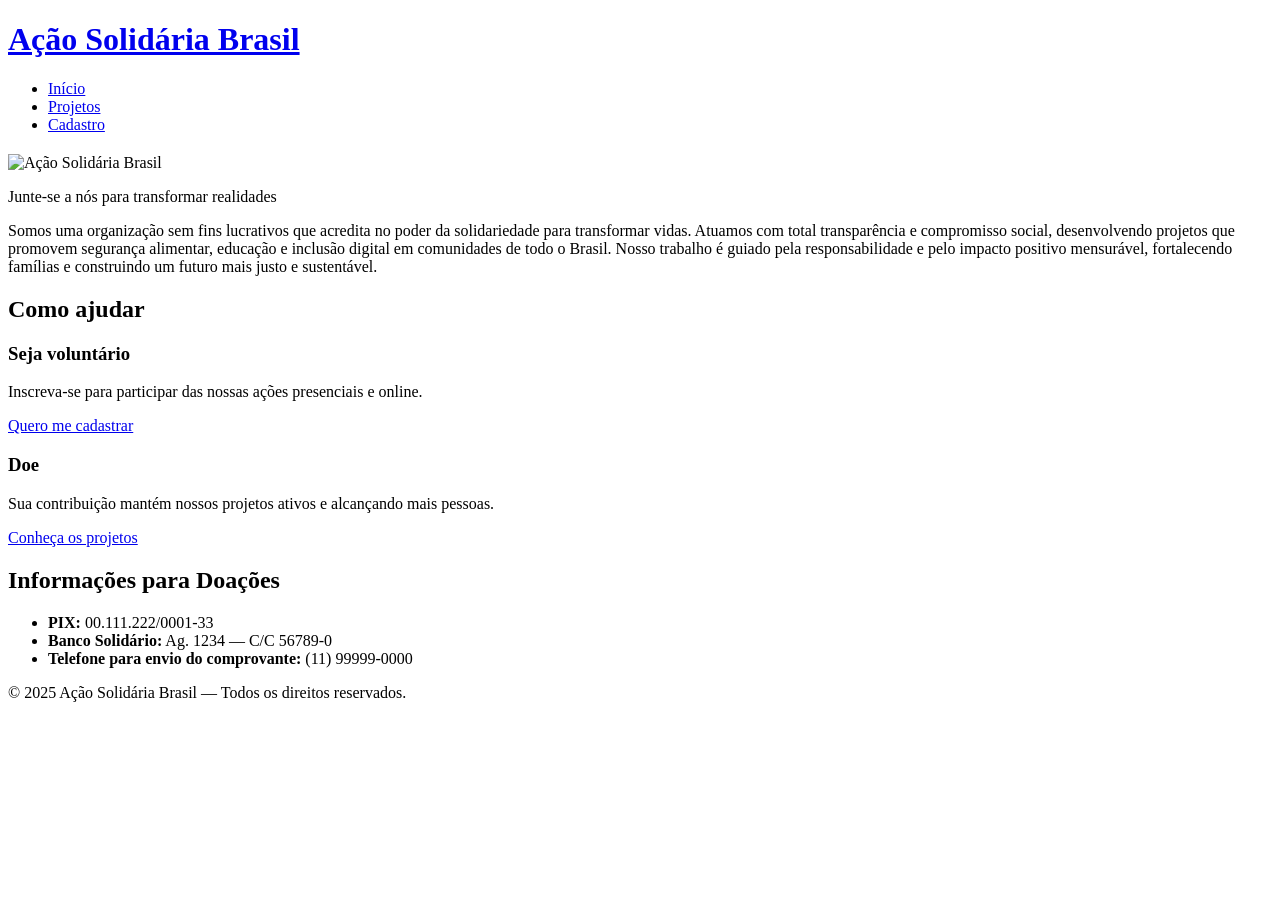
==== index.html @ 3cad3013 "Add files via upload" ====
<!DOCTYPE html>
<html lang="pt-BR">
<head>
<meta charset="utf-8" />
<meta name="viewport" content="width=device-width, initial-scale=1" />
<title>Ação Solidária Brasil</title>
<meta name="description" content="ONG focada em Segurança Alimentar, Educação e Inclusão Digital." />
<link rel="stylesheet" href="css/style.css" />
<script defer src="js/masks.js"></script>

</head>
<body>
<header class="site-header" role="banner">
  <div class="container">
    <h1 class="logo"><a href="index.html" aria-label="Ir para a página inicial">Ação Solidária Brasil</a></h1>
    <nav aria-label="Navegação principal">
      <ul class="menu">
        <li><a href="index.html">Início</a></li>
        <li><a href="projetos.html">Projetos</a></li>
        <li><a href="cadastro.html">Cadastro</a></li>
      </ul>
    </nav>
  </div>
</header>

<div class="top-sub"><span class="subareas"></span></div>
<main id="conteudo" class="container">
  <section id="apresentacao" aria-labelledby="tit-apresentacao">
    <h2 id="tit-apresentacao"></h2>
    
<div class="hero-wrap">
  <div class="hero-card">
    <img src="assets/media/projetos.jpg" alt="Ação Solidária Brasil">
  </div>
</div>
<p class="tagline">Junte-se a nós para transformar realidades</p>


<p>Somos uma organização sem fins lucrativos que acredita no poder da solidariedade para transformar vidas. 
Atuamos com total transparência e compromisso social, desenvolvendo projetos que promovem segurança alimentar, educação e inclusão digital em comunidades de todo o Brasil. 
Nosso trabalho é guiado pela responsabilidade e pelo impacto positivo mensurável, fortalecendo famílias e construindo um futuro mais justo e sustentável.</p>

    <p></p>
  </section>






  <section aria-labelledby="tit-como-ajudar" class="cards">
    <h2 id="tit-como-ajudar">Como ajudar</h2>
    <article class="card">
      <h3>Seja voluntário</h3>
      <p>Inscreva-se para participar das nossas ações presenciais e online.</p>
      <a class="btn" href="cadastro.html">Quero me cadastrar</a>
    </article>
    <article class="card">
      <h3>Doe</h3>
      <p>Sua contribuição mantém nossos projetos ativos e alcançando mais pessoas.</p>
      <a class="btn" href="projetos.html">Conheça os projetos</a>
    </article>
  </section>

<section id="info-doacoes" aria-labelledby="tit-doacoes">
  <h2 id="tit-doacoes">Informações para Doações</h2>
  <ul class="lista-doacoes">
    <li><strong>PIX:</strong> 00.111.222/0001-33</li>
    <li><strong>Banco Solidário:</strong> Ag. 1234 — C/C 56789-0</li>
    <li><strong>Telefone para envio do comprovante:</strong> (11) 99999-0000</li>
  </ul>
</section>

</main>
<footer class="site-footer">
  <div class="container">
    <p>&copy; 2025 Ação Solidária Brasil — Todos os direitos reservados.</p>
  </div>
</footer>

</body>
</html>
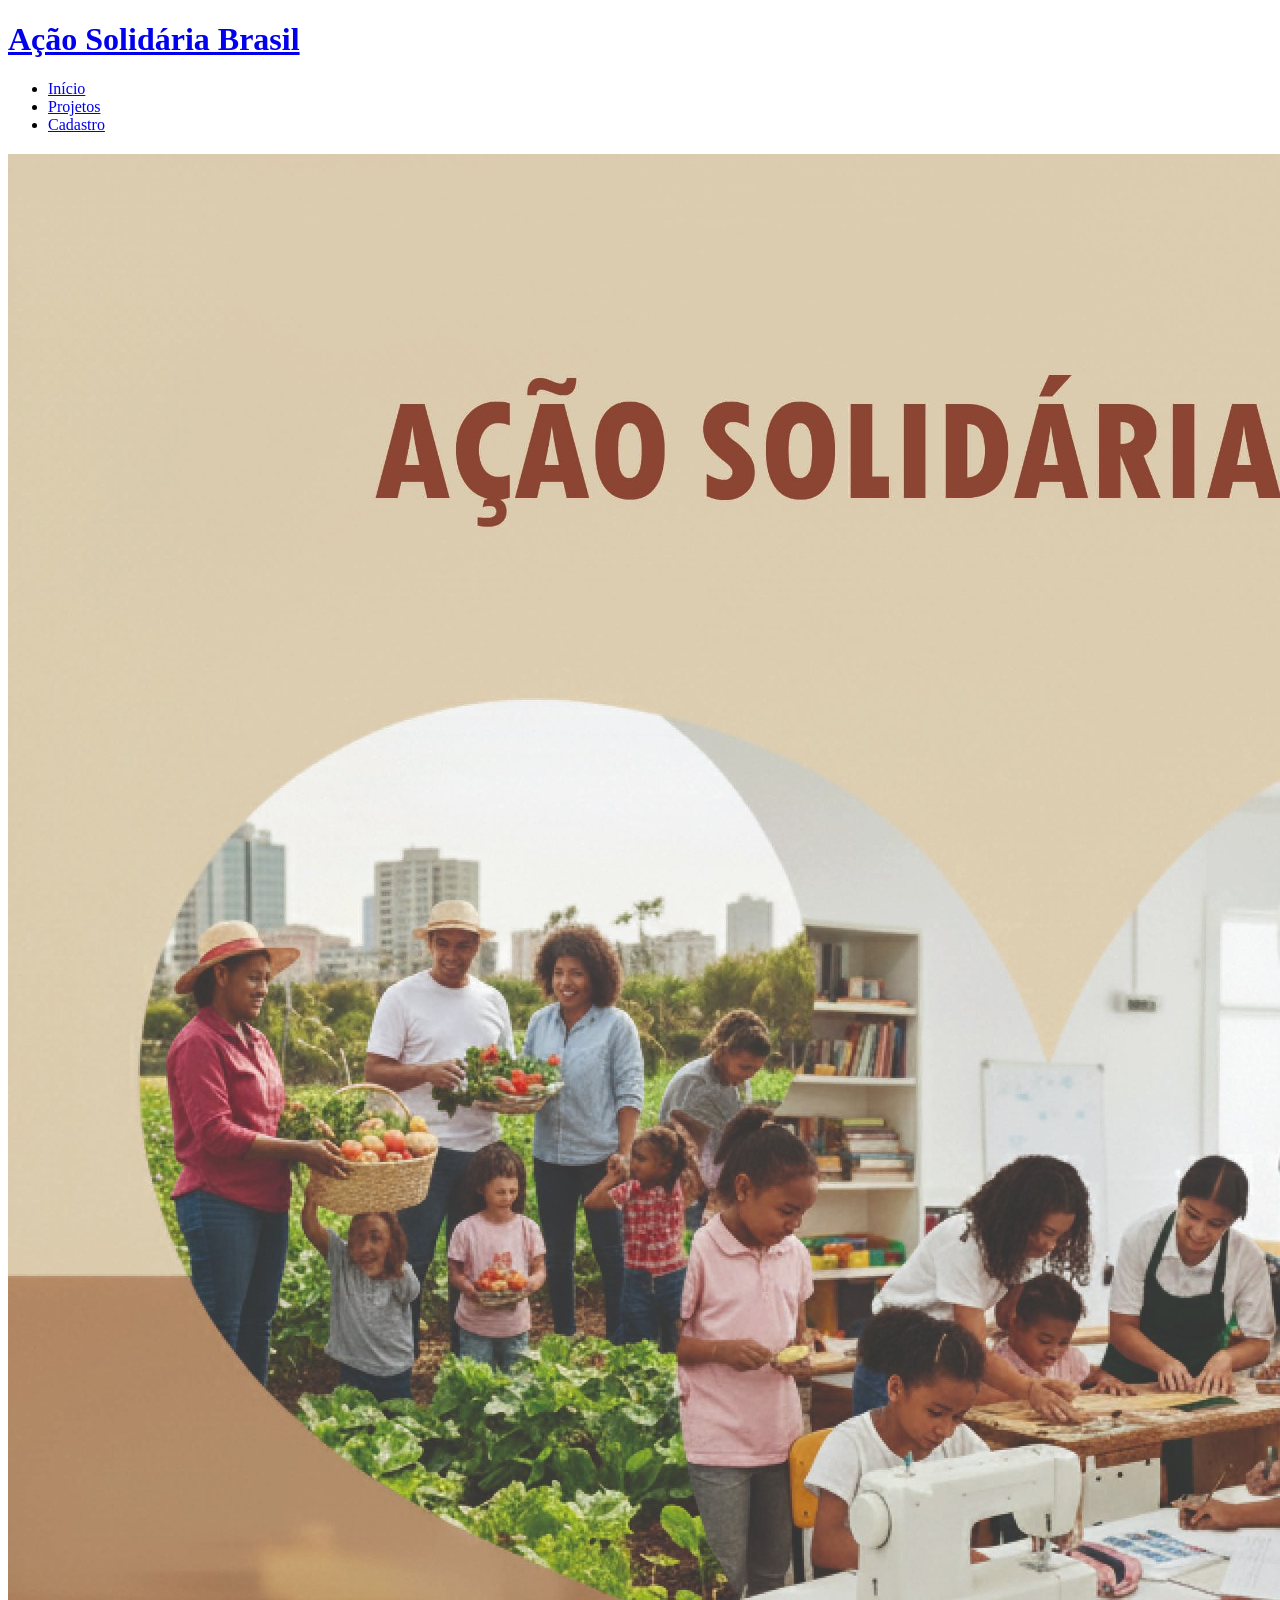
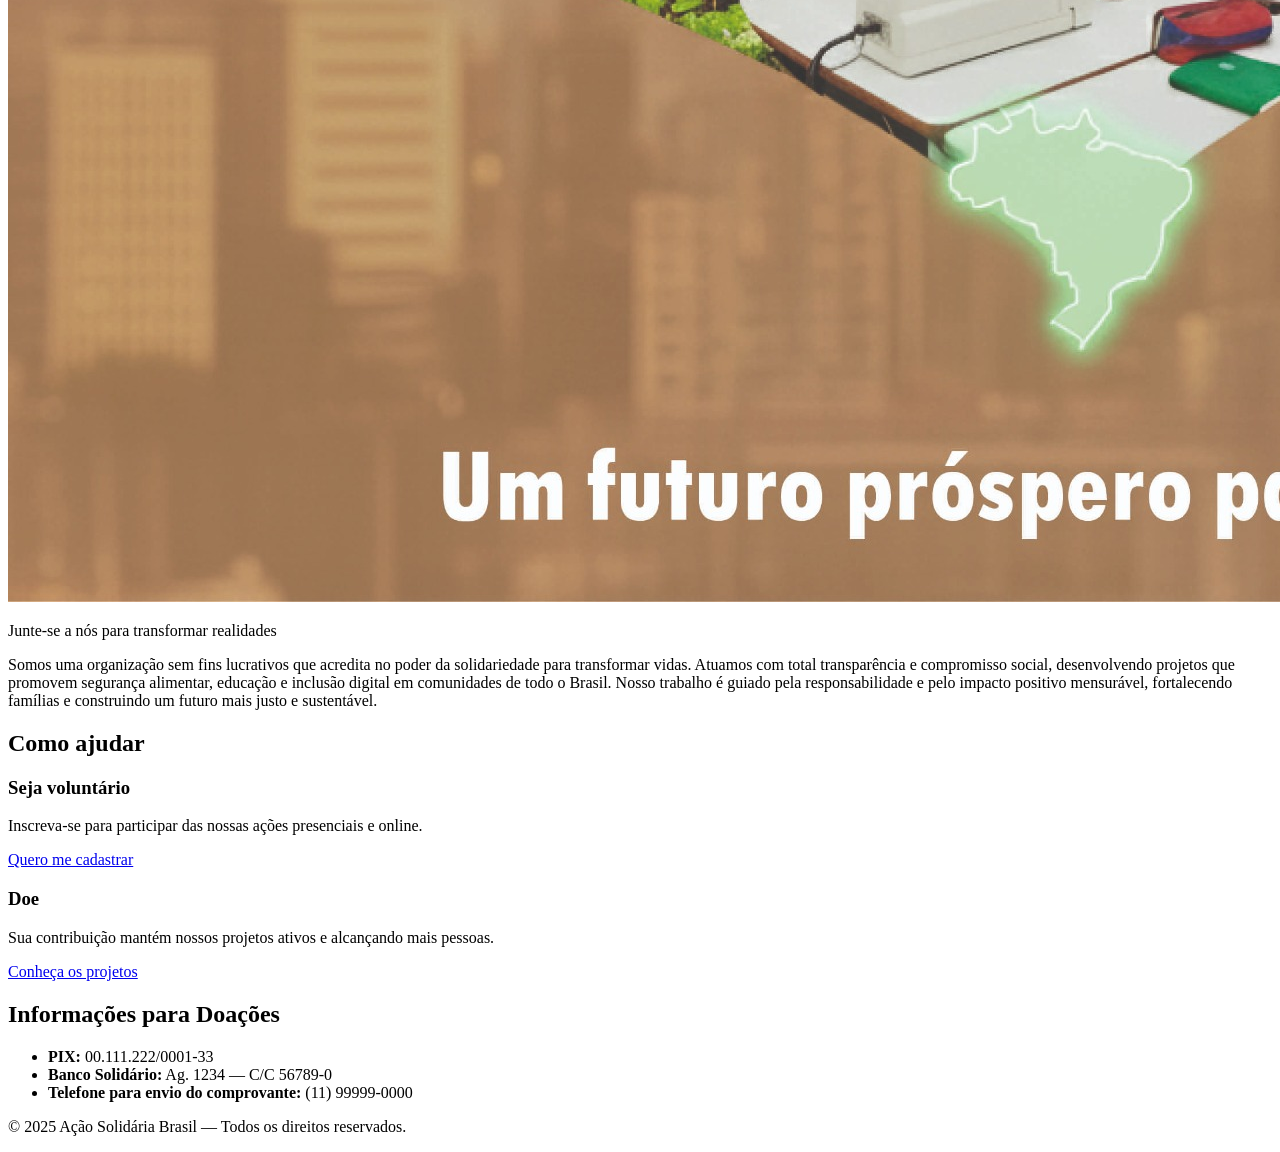
==== commit 9f1b71f6: "Update index.html" ====
--- a/index.html
+++ b/index.html
@@ -30,7 +30,7 @@
     
 <div class="hero-wrap">
   <div class="hero-card">
-    <img src="assets/media/projetos.jpg" alt="Ação Solidária Brasil">
+    <img src="assets/projetos.jpg" alt="Ação Solidária Brasil">
   </div>
 </div>
 <p class="tagline">Junte-se a nós para transformar realidades</p>
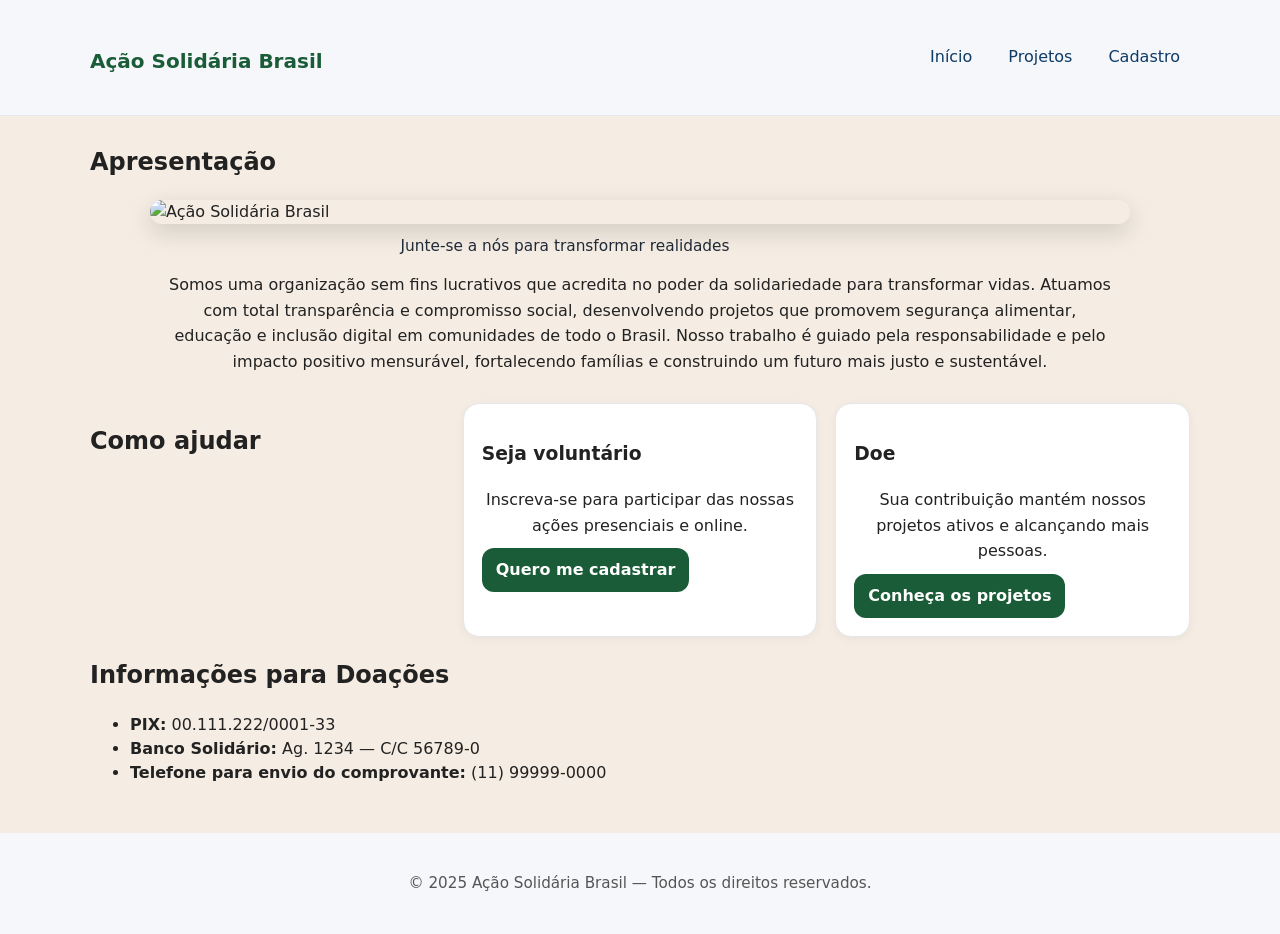
==== commit 69e0597e: "Add files via upload" ====
--- a/index.html
+++ b/index.html
@@ -1,16 +1,16 @@
 <!DOCTYPE html>
 <html lang="pt-BR">
 <head>
-<meta charset="utf-8" />
-<meta name="viewport" content="width=device-width, initial-scale=1" />
+<meta charset="utf-8">
+<meta name="viewport" content="width=device-width, initial-scale=1">
 <title>Ação Solidária Brasil</title>
-<meta name="description" content="ONG focada em Segurança Alimentar, Educação e Inclusão Digital." />
-<link rel="stylesheet" href="css/style.css" />
+<meta name="description" content="ONG focada em Segurança Alimentar, Educação e Inclusão Digital.">
+<link rel="stylesheet" href="css/style.css">
 <script defer src="js/masks.js"></script>
 
 </head>
 <body>
-<header class="site-header" role="banner">
+<header class="site-header">
   <div class="container">
     <h1 class="logo"><a href="index.html" aria-label="Ir para a página inicial">Ação Solidária Brasil</a></h1>
     <nav aria-label="Navegação principal">
@@ -26,11 +26,11 @@
 <div class="top-sub"><span class="subareas"></span></div>
 <main id="conteudo" class="container">
   <section id="apresentacao" aria-labelledby="tit-apresentacao">
-    <h2 id="tit-apresentacao"></h2>
+    <h2 id="tit-apresentacao">Apresentação</h2>
     
 <div class="hero-wrap">
   <div class="hero-card">
-    <img src="assets/projetos.jpg" alt="Ação Solidária Brasil">
+    <img src="assets/media/projetos.jpg" alt="Ação Solidária Brasil">
   </div>
 </div>
 <p class="tagline">Junte-se a nós para transformar realidades</p>
--- a/css/style.css
+++ b/css/style.css
@@ -0,0 +1 @@
+:root{--verde:#1a5c37;--azul:#0d3b66;--cinza:#f5f7fa;--texto:#222}*{box-sizing:border-box}body{margin:0;font-family:system-ui,-apple-system,Segoe UI,Roboto,Ubuntu,'Helvetica Neue',Arial,sans-serif;color:var(--texto);background:#fff;line-height:1.5}a{color:var(--azul);text-decoration:none}.container{width:min(1100px,92%);margin:auto}.site-header{background:var(--cinza);border-bottom:1px solid #e5e7eb}.logo a{color:var(--verde);font-weight:700;font-size:1.25rem}.site-header .container{display:flex;align-items:center;justify-content:space-between;padding:12px 0}.menu{list-style:none;display:flex;gap:16px;margin:0;padding:0}.menu a{padding:8px 10px;border-radius:10px}.menu a:hover{background:#e9eef5}.site-footer{margin-top:48px;background:var(--cinza);padding:24px 0;text-align:center;font-size:.95rem;color:#555}.banner img{width:85%;height:auto;border-radius:15px;box-shadow:0 6px 20px rgba(0, 0, 0, 0.2);display:block;margin:0 auto;object-fit:contain}.cards{display:grid;grid-template-columns:repeat(auto-fit,minmax(240px,1fr));gap:18px;margin-top:28px}.card{background:#fff;border:1px solid #e5e7eb;border-radius:16px;padding:18px;box-shadow:0 2px 10px rgba(0,0,0,.05)}.btn{display:inline-block;padding:10px 14px;border-radius:12px;background:var(--verde);color:#fff;font-weight:600;border:none;cursor:pointer}.btn:hover{filter:brightness(1.05)}.btn.secundario{background:#6b7280}form{margin-top:12px}fieldset{border:1px solid #e5e7eb;border-radius:12px;padding:16px;margin:16px 0;background:#fff}legend{padding:0 8px;color:var(--azul);font-weight:700}.grid{display:grid;gap:16px;grid-template-columns:repeat(auto-fit,minmax(240px,1fr))}.campo{display:flex;flex-direction:column}.campo.full{grid-column:1/-1}label{font-weight:600;margin-bottom:6px}input,select,textarea{padding:10px 12px;border:1px solid #d1d5db;border-radius:10px;font-size:1rem}input:focus,select:focus,textarea:focus{outline:3px solid #c7ece3;border-color:var(--verde)}small{color:#6b7280}.acoes{display:flex;gap:10px;margin-top:8px}.aviso{font-size:.9rem;color:#4b5563}.imagem-rodape{text-align:center;margin-top:30px;padding-bottom:20px}.imagem-rodape img{width:50%;max-width:250px;height:auto;border-radius:10px;opacity:.95;display:inline-block}.galeria-pequena{display:flex;gap:18px;justify-content:center;flex-wrap:wrap;margin-top:20px}.galeria-pequena figure{width:240px;text-align:center;margin:0}.galeria-pequena img{width:100%;height:150px;object-fit:cover;border-radius:10px;box-shadow:0 3px 10px rgba(0,0,0,.1)}.galeria-pequena figcaption{margin-top:6px;font-weight:600;color:#333;font-size:.95rem}#areas-atuacao{margin-top:30px;text-align:center}#areas-atuacao h2{font-size:1.6rem;margin-bottom:20px;color:#2c3e50}.galeria-atuacao{display:flex;gap:22px;justify-content:center;flex-wrap:wrap;margin-top:18px}.galeria-atuacao figure{width:300px;text-align:center;margin:0}.galeria-atuacao img{width:100%;height:auto;object-fit:contain;background:#fff;border:1px solid #e5e7eb;border-radius:10px;box-shadow:0 3px 10px rgba(0,0,0,.08);padding:4px}.galeria-atuacao figcaption{margin-top:8px;color:#222;font-size:1rem;font-weight:700;letter-spacing:.2px}.banner{display:flex;justify-content:center;align-items:center;width:100%;margin:0 auto 20px auto;padding:0;background:none;border:none}body, html{background-color:#f5ede3;margin:0;padding:0;overflow-x:hidden}html, body{margin:0;padding:0;overflow-x:hidden}main p{text-align:center;font-size:1rem;color:#222;margin:10px auto;max-width:950px;line-height:1.6}#como-ajudar{max-width:1100px;margin:22px auto 10px;padding:0 10px}#como-ajudar .card-ajuda{background:#fff;border:1px solid #e0e0e0;border-radius:12px;box-shadow:0 4px 12px rgba(0,0,0,0.08);padding:20px;width:300px;text-align:center}#como-ajudar h3{font-size:1.2rem;margin-bottom:10px;color:#333}#como-ajudar p{font-size:0.95rem;color:#555;margin-bottom:20px}#como-ajudar .botao-ajuda{background-color:#006400;color:#fff;padding:10px 20px;border:none;border-radius:8px;cursor:pointer;text-decoration:none;transition:background 0.3s}#como-ajudar .botao-ajuda:hover{background-color:#008000}.top-sub{width:100%;display:flex;justify-content:center;margin:8px 0 6px}.subareas{font-size:.95rem;color:#1f2937}.hero-wrap{margin-bottom:10px}.hero-card{width:min(92%, 980px);margin:0 auto;border-radius:16px;box-shadow:none;border:none;background:transparent}.hero-card img{width:100%;height:auto;display:block;object-fit:contain;background:#fff}.tagline{text-align:center;color:#1f2937;margin:8px 0 14px;font-size:.96rem}#como-ajudar h2{text-align:left;font-size:1.25rem;color:#111827;margin:0 0 12px 4px}.cards-ajuda{display:flex;gap:18px;flex-wrap:wrap;justify-content:flex-start}.card-ajuda{flex:1 1 330px;background:#fff;border:1px solid #e5e7eb;border-radius:14px;box-shadow:0 6px 16px rgba(0,0,0,.08);padding:18px}.card-ajuda h3{margin:0 0 8px;color:#111827;font-size:1.15rem}.card-ajuda p{margin:0 0 16px;color:#374151;font-size:.96rem;line-height:1.5}.botao-ajuda{display:inline-block;background:#14532d;color:#fff;text-decoration:none;padding:10px 16px;border-radius:10px;font-weight:600}.botao-ajuda.claro{background:#166534}.botao-ajuda:hover{filter:brightness(1.05)}.hero-card img, .banner img{width:100%;height:auto;object-fit:contain;display:block;border-radius:16px;box-shadow:0 8px 24px rgba(0,0,0,.15);background:transparent}.projetos-section{text-align:center;margin:20px auto;max-width:1000px}.projeto{margin-bottom:40px}.projeto img{width:100%;max-width:600px;border-radius:12px;margin:15px 0;box-shadow:0 4px 10px rgba(0,0,0,0.1)}.projeto h2{color:#14532d;margin-bottom:8px}.projeto p{color:#333;font-size:1rem;line-height:1.6}.institucional-title{text-align:center;font-size:1.4rem;font-weight:700;color:#1f2937;margin:8px 0 10px}@media (min-width: 920px){.institucional-title{font-size:1.6rem}.grid-projetos{display:grid;grid-template-columns:repeat(3, minmax(220px, 1fr));gap:16px;align-items:start;justify-items:center;margin-top:12px}.grid-projetos figure{margin:0;width:100%;max-width:320px;text-align:center}.grid-projetos img{height:200px}.grid-projetos figcaption{margin-top:6px;font-weight:600;color:#1f2937;font-size:.98rem}@media (max-width: 820px){.grid-projetos{grid-template-columns:1fr}#info-doacoes{max-width:1000px;margin:12px auto 24px;padding:16px 18px;border:1px solid #e5e7eb;border-radius:12px;background:#ffffff;box-shadow:0 4px 12px rgba(0,0,0,0.06)}#info-doacoes h2{margin:0 0 10px;font-size:1.2rem;color:#1f2937;text-align:center}.lista-doacoes{list-style:none;padding:0;margin:0;display:grid;gap:8px;justify-items:center}.lista-doacoes li{font-size:1rem;color:#333}#info-doacoes strong{color:#14532d}
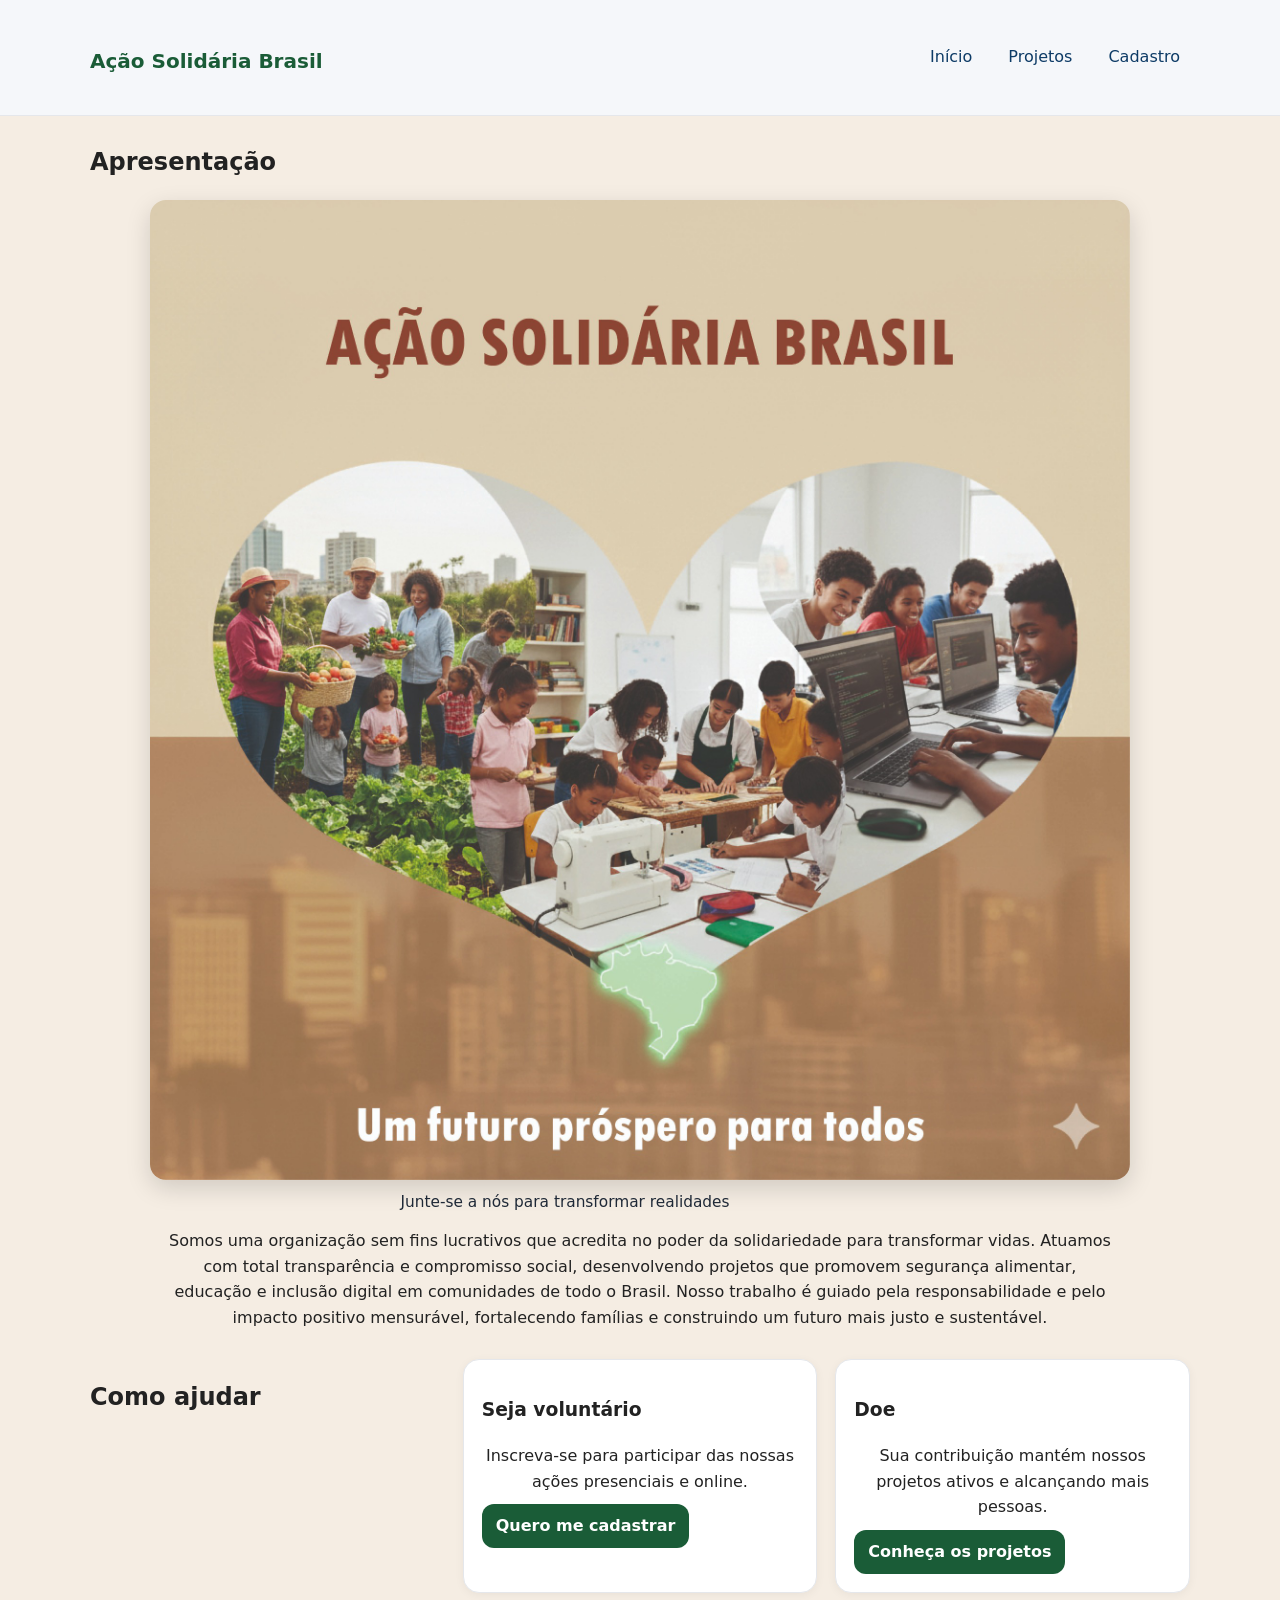
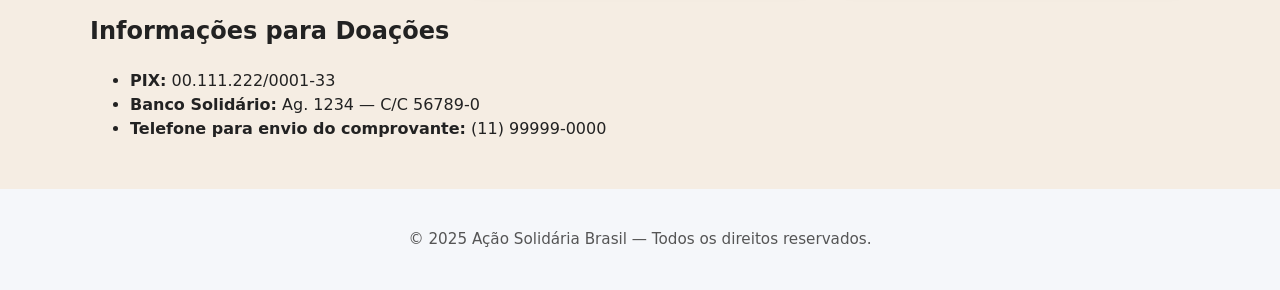
==== commit 3786d8a2: "Update index.html" ====
--- a/index.html
+++ b/index.html
@@ -30,7 +30,7 @@
     
 <div class="hero-wrap">
   <div class="hero-card">
-    <img src="assets/media/projetos.jpg" alt="Ação Solidária Brasil">
+    <img src="assets/projetos.jpg" alt="Ação Solidária Brasil">
   </div>
 </div>
 <p class="tagline">Junte-se a nós para transformar realidades</p>
